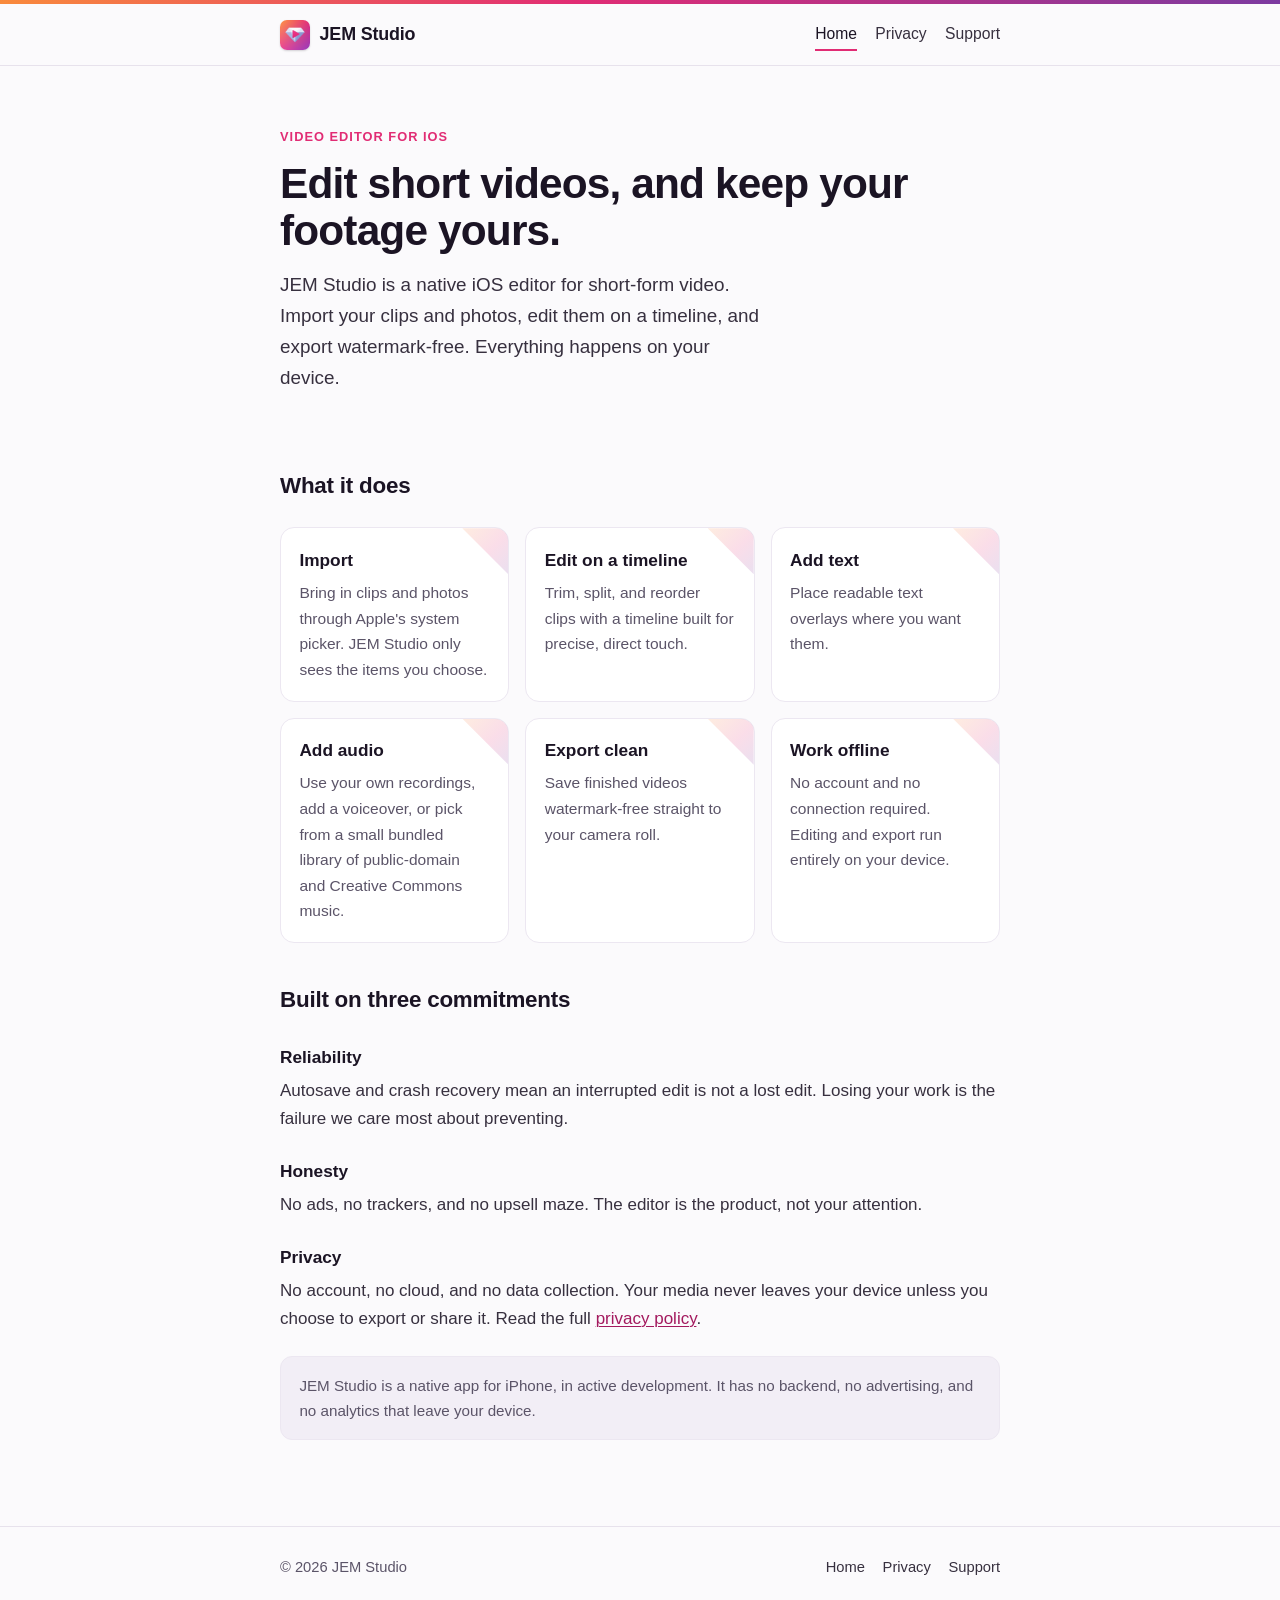
==== index.html @ e01bac66 "Add JEM Studio static site (home, privacy, support, 404) Plain HTML and CSS only: no JavaScript, ana" ====
<!DOCTYPE html>
<html lang="en">
<head>
<meta charset="utf-8">
<meta name="viewport" content="width=device-width, initial-scale=1">
<title>JEM Studio: a private, on-device video editor for iOS</title>
<meta name="description" content="JEM Studio is a native iOS short-form video editor. Import clips and photos, edit on a timeline, and export watermark-free. Everything happens on your device.">
<meta name="color-scheme" content="light dark">
<link rel="stylesheet" href="styles.css">
<link rel="icon" type="image/png" href="icon-180.png">
<link rel="apple-touch-icon" href="icon.png">
</head>
<body>
<a class="skip-link" href="#main">Skip to main content</a>
<div class="topbar" aria-hidden="true"></div>

<header class="site">
  <div class="wrap">
    <a class="brand" href="./">
      <img class="mark" src="icon-180.png" width="30" height="30" alt="" decoding="async">
      <span>JEM Studio</span>
    </a>
    <nav class="site" aria-label="Primary">
      <a href="./" aria-current="page">Home</a>
      <a href="privacy/">Privacy</a>
      <a href="support/">Support</a>
    </nav>
  </div>
</header>

<main id="main">
  <div class="wrap">
    <section class="hero">
      <span class="eyebrow">Video editor for iOS</span>
      <h1>Edit short videos, and keep your footage yours.</h1>
      <p class="lede">JEM Studio is a native iOS editor for short-form video. Import your clips and photos, edit them on a timeline, and export watermark-free. Everything happens on your device.</p>
    </section>

    <section aria-labelledby="what">
      <h2 id="what">What it does</h2>
      <ul class="cards">
        <li>
          <h3>Import</h3>
          <p>Bring in clips and photos through Apple's system picker. JEM Studio only sees the items you choose.</p>
        </li>
        <li>
          <h3>Edit on a timeline</h3>
          <p>Trim, split, and reorder clips with a timeline built for precise, direct touch.</p>
        </li>
        <li>
          <h3>Add text</h3>
          <p>Place readable text overlays where you want them.</p>
        </li>
        <li>
          <h3>Add audio</h3>
          <p>Use your own recordings, add a voiceover, or pick from a small bundled library of public-domain and Creative Commons music.</p>
        </li>
        <li>
          <h3>Export clean</h3>
          <p>Save finished videos watermark-free straight to your camera roll.</p>
        </li>
        <li>
          <h3>Work offline</h3>
          <p>No account and no connection required. Editing and export run entirely on your device.</p>
        </li>
      </ul>
    </section>

    <section aria-labelledby="commitments">
      <h2 id="commitments">Built on three commitments</h2>
      <h3>Reliability</h3>
      <p>Autosave and crash recovery mean an interrupted edit is not a lost edit. Losing your work is the failure we care most about preventing.</p>
      <h3>Honesty</h3>
      <p>No ads, no trackers, and no upsell maze. The editor is the product, not your attention.</p>
      <h3>Privacy</h3>
      <p>No account, no cloud, and no data collection. Your media never leaves your device unless you choose to export or share it. Read the full <a href="privacy/">privacy policy</a>.</p>
    </section>

    <div class="note">
      <p class="meta">JEM Studio is a native app for iPhone, in active development. It has no backend, no advertising, and no analytics that leave your device.</p>
    </div>
  </div>
</main>

<footer class="site">
  <div class="wrap">
    <span>&copy; 2026 JEM Studio</span>
    <nav aria-label="Footer">
      <a href="./">Home</a>
      <a href="privacy/">Privacy</a>
      <a href="support/">Support</a>
    </nav>
  </div>
</footer>
</body>
</html>
---- styles.css ----
/* JEM Studio site styles. Self-contained: no external fonts, CDNs, or trackers. */

:root {
  color-scheme: light dark;

  /* Brand palette, drawn from the app icon (coral, magenta, violet, faceted lavender). */
  --coral: #f98a3c;
  --magenta: #e12c74;
  --play: #d81e6d;
  --violet: #7c3aa0;

  /* Light theme tokens. Text colors chosen to pass WCAG AA on the paper background. */
  --paper: #fbfafc;
  --surface: #ffffff;
  --ink: #1b1424;        /* headings */
  --body: #37303f;       /* body text: ~10:1 on paper */
  --muted: #5b5468;      /* secondary text: ~5.4:1 on paper */
  --line: #e7e2ec;
  --link: #a3195e;       /* magenta-ink link: ~5.9:1 on paper */
  --link-hover: #7c1247;
  --accent: var(--violet);
  --card: #ffffff;
  --card-line: #ece7f1;
  --focus: #6a2a9e;
  --code-bg: #f2eef6;
}

@media (prefers-color-scheme: dark) {
  :root {
    --paper: #141019;
    --surface: #1c1626;
    --ink: #f4f0f8;
    --body: #d9d2e2;       /* ~11:1 on paper */
    --muted: #a89fb6;      /* ~5.2:1 on paper */
    --line: #2c2438;
    --link: #f4a6c9;       /* light magenta: ~7:1 on dark paper */
    --link-hover: #f8c4dc;
    --accent: #c79be6;
    --card: #1c1626;
    --card-line: #2f2740;
    --focus: #d9b3f2;
    --code-bg: #241d31;
  }
}

*,
*::before,
*::after {
  box-sizing: border-box;
}

html {
  -webkit-text-size-adjust: 100%;
}

body {
  margin: 0;
  background: var(--paper);
  color: var(--body);
  font-family: -apple-system, BlinkMacSystemFont, "Segoe UI", Roboto, Helvetica, Arial, sans-serif;
  font-size: 17px;
  line-height: 1.65;
  -webkit-font-smoothing: antialiased;
  text-rendering: optimizeLegibility;
}

/* Skip link for keyboard users. */
.skip-link {
  position: absolute;
  left: -999px;
  top: 0;
  background: var(--surface);
  color: var(--link);
  padding: 0.6rem 1rem;
  border: 2px solid var(--focus);
  border-radius: 8px;
  z-index: 100;
}
.skip-link:focus {
  left: 1rem;
  top: 1rem;
}

.wrap {
  width: 100%;
  max-width: 760px;
  margin: 0 auto;
  padding: 0 1.25rem;
}

/* The gradient hairline echoes the icon without shouting. */
.topbar {
  height: 4px;
  background: linear-gradient(90deg, var(--coral), var(--magenta) 45%, var(--violet));
}

header.site {
  border-bottom: 1px solid var(--line);
  background: var(--paper);
}
header.site .wrap {
  display: flex;
  align-items: center;
  justify-content: space-between;
  gap: 1rem;
  padding-top: 0.9rem;
  padding-bottom: 0.9rem;
  flex-wrap: wrap;
}

.brand {
  display: inline-flex;
  align-items: center;
  gap: 0.6rem;
  text-decoration: none;
  color: var(--ink);
  font-weight: 700;
  letter-spacing: -0.01em;
  font-size: 1.12rem;
}
.brand:focus-visible {
  outline: 3px solid var(--focus);
  outline-offset: 3px;
  border-radius: 6px;
}
.brand .mark {
  width: 30px;
  height: 30px;
  flex: 0 0 auto;
  display: block;
  border-radius: 7px;
  box-shadow: 0 1px 2px rgba(27, 20, 36, 0.18);
}

nav.site {
  display: flex;
  gap: 1.15rem;
  flex-wrap: wrap;
}
nav.site a {
  color: var(--body);
  text-decoration: none;
  font-weight: 500;
  font-size: 0.98rem;
  padding: 0.15rem 0;
  border-bottom: 2px solid transparent;
}
nav.site a:hover {
  color: var(--link);
  border-bottom-color: var(--magenta);
}
nav.site a[aria-current="page"] {
  color: var(--ink);
  border-bottom-color: var(--magenta);
}
nav.site a:focus-visible {
  outline: 3px solid var(--focus);
  outline-offset: 3px;
  border-radius: 4px;
}

main {
  padding: 2.5rem 0 1rem;
}

.hero {
  padding: 1rem 0 2.25rem;
}
.hero .eyebrow {
  display: inline-block;
  font-size: 0.8rem;
  font-weight: 700;
  letter-spacing: 0.08em;
  text-transform: uppercase;
  color: var(--magenta);
  margin: 0 0 0.75rem;
}
h1 {
  color: var(--ink);
  font-size: clamp(1.9rem, 6vw, 2.65rem);
  line-height: 1.12;
  letter-spacing: -0.02em;
  margin: 0 0 0.9rem;
}
.hero p.lede {
  font-size: 1.18rem;
  color: var(--body);
  margin: 0;
  max-width: 46ch;
}

h2 {
  color: var(--ink);
  font-size: 1.4rem;
  letter-spacing: -0.01em;
  margin: 2.4rem 0 0.6rem;
}
h3 {
  color: var(--ink);
  font-size: 1.08rem;
  margin: 1.5rem 0 0.35rem;
}

p {
  margin: 0 0 1rem;
}

a {
  color: var(--link);
  text-decoration-thickness: 1px;
  text-underline-offset: 2px;
}
a:hover {
  color: var(--link-hover);
}
a:focus-visible {
  outline: 3px solid var(--focus);
  outline-offset: 2px;
  border-radius: 3px;
}

strong {
  color: var(--ink);
  font-weight: 650;
}

ul {
  padding-left: 1.2rem;
  margin: 0 0 1rem;
}
li {
  margin: 0.3rem 0;
}

/* Feature cards with a faceted corner accent. */
.cards {
  display: grid;
  grid-template-columns: repeat(auto-fit, minmax(210px, 1fr));
  gap: 1rem;
  margin: 1.4rem 0 0.5rem;
  padding: 0;
  list-style: none;
}
.cards li {
  position: relative;
  overflow: hidden;
  background: var(--card);
  border: 1px solid var(--card-line);
  border-radius: 14px;
  padding: 1.1rem 1.15rem 1.15rem;
  margin: 0;
}
.cards li::before {
  content: "";
  position: absolute;
  top: 0;
  right: 0;
  width: 46px;
  height: 46px;
  background: linear-gradient(135deg, var(--coral), var(--magenta) 55%, var(--violet));
  opacity: 0.16;
  clip-path: polygon(100% 0, 0 0, 100% 100%);
}
.cards li h3 {
  margin-top: 0;
}
.cards li p {
  margin-bottom: 0;
  color: var(--muted);
  font-size: 0.97rem;
}

/* Callout box. */
.note {
  background: var(--code-bg);
  border: 1px solid var(--card-line);
  border-radius: 12px;
  padding: 1rem 1.15rem;
  margin: 1.4rem 0;
}
.note p:last-child {
  margin-bottom: 0;
}

.meta {
  color: var(--muted);
  font-size: 0.95rem;
}

.email {
  font-weight: 650;
  white-space: nowrap;
}

hr {
  border: 0;
  border-top: 1px solid var(--line);
  margin: 2.25rem 0;
}

footer.site {
  border-top: 1px solid var(--line);
  margin-top: 3rem;
  padding: 1.75rem 0 2.5rem;
  color: var(--muted);
  font-size: 0.92rem;
}
footer.site .wrap {
  display: flex;
  justify-content: space-between;
  gap: 1rem;
  flex-wrap: wrap;
  align-items: center;
}
footer.site nav {
  display: flex;
  gap: 1.1rem;
  flex-wrap: wrap;
}
footer.site a {
  color: var(--body);
  text-decoration: none;
}
footer.site a:hover {
  color: var(--link);
  text-decoration: underline;
}

/* 404 */
.center {
  text-align: center;
  padding: 3rem 0;
}
.center .mark-lg {
  width: 76px;
  height: 76px;
  margin: 0 auto 1.25rem;
  display: block;
  border-radius: 17px;
  box-shadow: 0 4px 14px rgba(27, 20, 36, 0.22);
}

@media (max-width: 480px) {
  body { font-size: 16px; }
  main { padding-top: 1.75rem; }
  header.site .wrap { padding-top: 0.75rem; padding-bottom: 0.75rem; }
}

@media (prefers-reduced-motion: no-preference) {
  a, nav.site a { transition: color 0.15s ease, border-color 0.15s ease; }
}
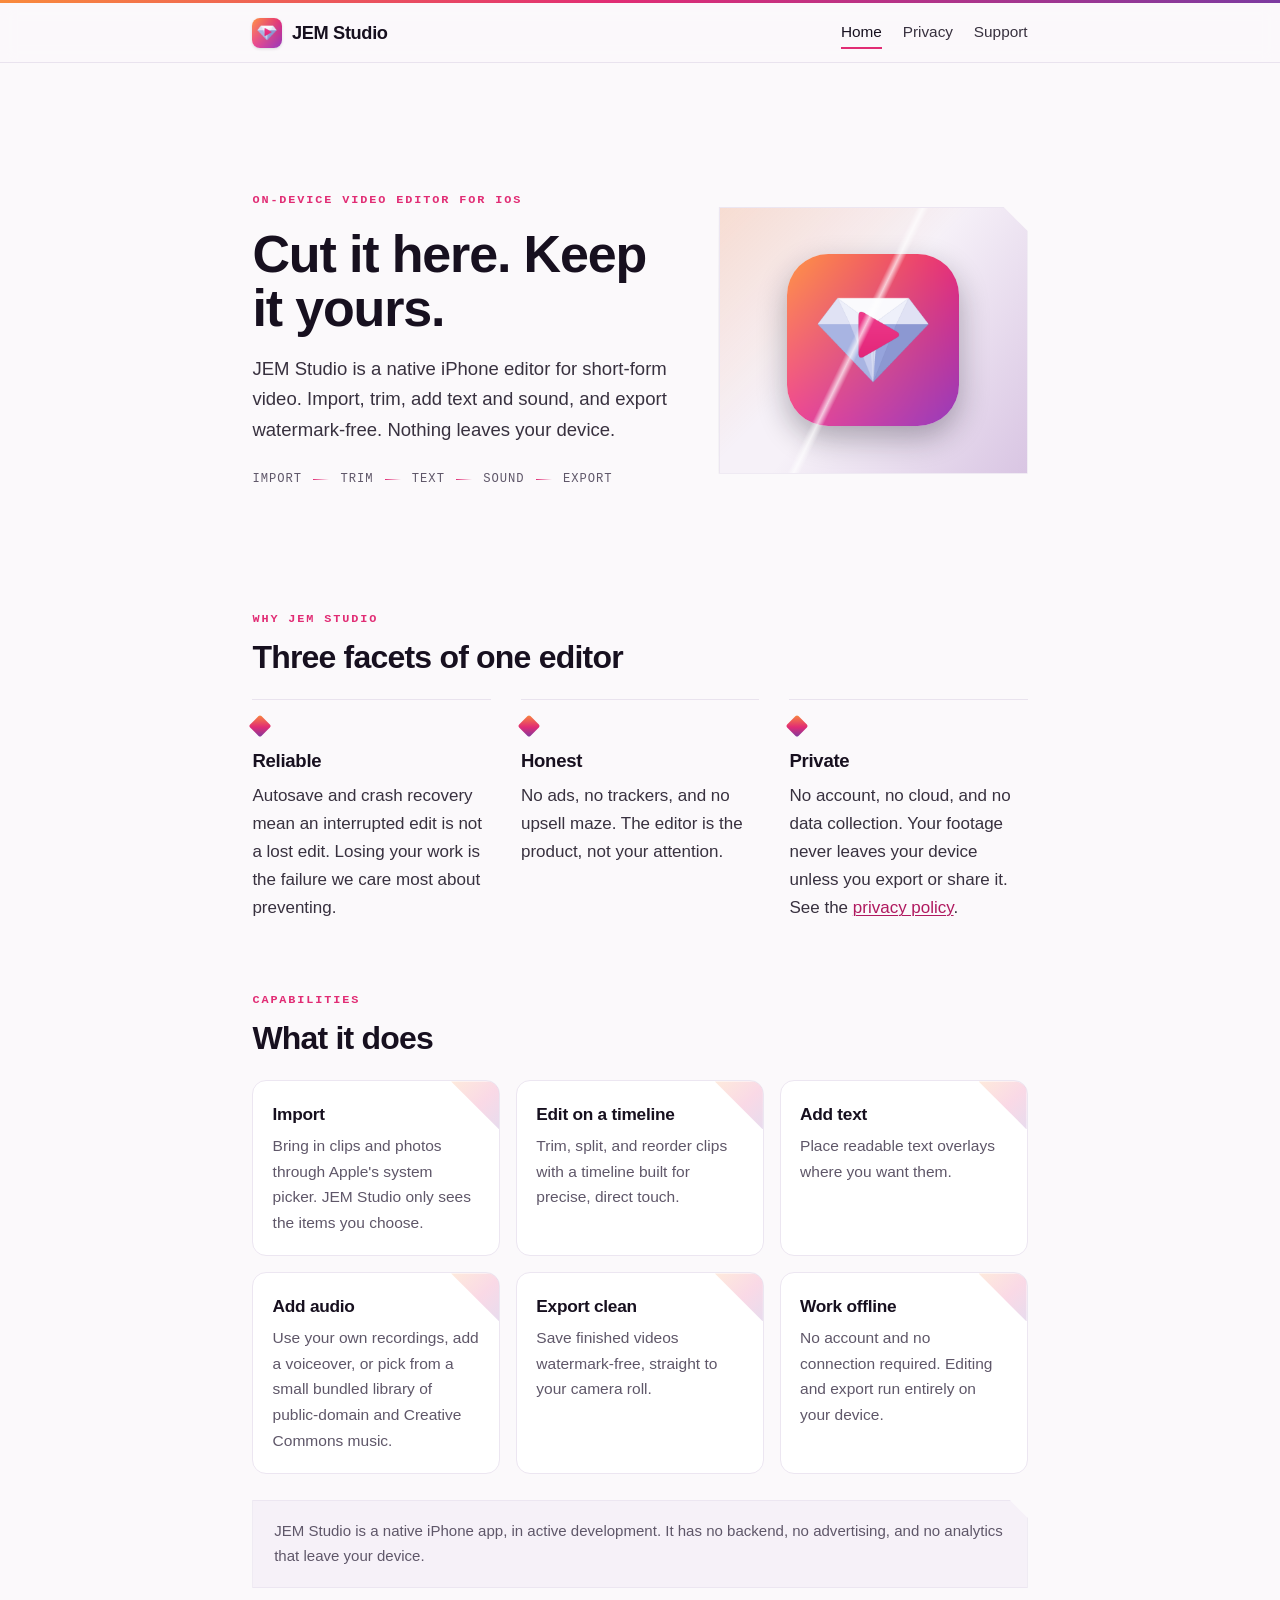
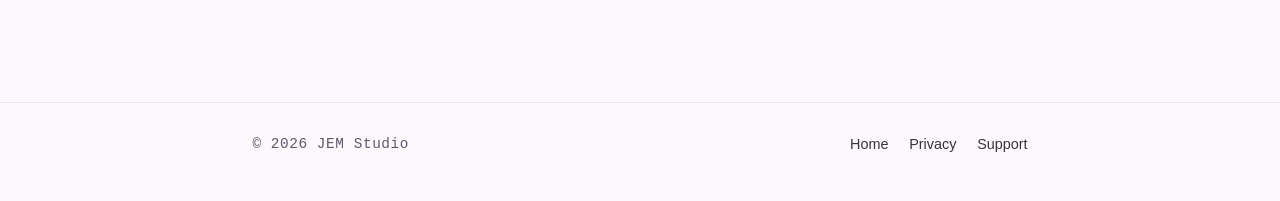
==== commit f10d6052: "Refine site: gem hero, sans-serif type, three facets, keep cards Replaces the initial layout with th" ====
--- a/index.html
+++ b/index.html
@@ -4,7 +4,7 @@
 <meta charset="utf-8">
 <meta name="viewport" content="width=device-width, initial-scale=1">
 <title>JEM Studio: a private, on-device video editor for iOS</title>
-<meta name="description" content="JEM Studio is a native iOS short-form video editor. Import clips and photos, edit on a timeline, and export watermark-free. Everything happens on your device.">
+<meta name="description" content="JEM Studio is a native iPhone editor for short-form video. Import, trim, add text and sound, and export watermark-free. Nothing leaves your device.">
 <meta name="color-scheme" content="light dark">
 <link rel="stylesheet" href="styles.css">
 <link rel="icon" type="image/png" href="icon-180.png">
@@ -31,13 +31,52 @@
 <main id="main">
   <div class="wrap">
     <section class="hero">
-      <span class="eyebrow">Video editor for iOS</span>
-      <h1>Edit short videos, and keep your footage yours.</h1>
-      <p class="lede">JEM Studio is a native iOS editor for short-form video. Import your clips and photos, edit them on a timeline, and export watermark-free. Everything happens on your device.</p>
+      <div class="hero-copy">
+        <span class="kicker">On-device video editor for iOS</span>
+        <h1>Cut it here. Keep it yours.</h1>
+        <p class="lede">JEM Studio is a native iPhone editor for short-form video. Import, trim, add text and sound, and export watermark-free. Nothing leaves your device.</p>
+        <ul class="pipeline" aria-label="Editing flow">
+          <li>Import</li>
+          <li>Trim</li>
+          <li>Text</li>
+          <li>Sound</li>
+          <li>Export</li>
+        </ul>
+      </div>
+      <div class="gem">
+        <img src="icon.png" width="172" height="172" alt="The JEM Studio app icon: a faceted gem with a magenta play symbol." decoding="async">
+      </div>
     </section>
 
-    <section aria-labelledby="what">
-      <h2 id="what">What it does</h2>
+    <section aria-labelledby="facets-h">
+      <div class="section-head">
+        <span class="kicker">Why JEM Studio</span>
+        <h2 id="facets-h">Three facets of one editor</h2>
+      </div>
+      <div class="facets">
+        <div class="facet">
+          <div class="facet-mark" aria-hidden="true"></div>
+          <h3>Reliable</h3>
+          <p>Autosave and crash recovery mean an interrupted edit is not a lost edit. Losing your work is the failure we care most about preventing.</p>
+        </div>
+        <div class="facet">
+          <div class="facet-mark" aria-hidden="true"></div>
+          <h3>Honest</h3>
+          <p>No ads, no trackers, and no upsell maze. The editor is the product, not your attention.</p>
+        </div>
+        <div class="facet">
+          <div class="facet-mark" aria-hidden="true"></div>
+          <h3>Private</h3>
+          <p>No account, no cloud, and no data collection. Your footage never leaves your device unless you export or share it. See the <a href="privacy/">privacy policy</a>.</p>
+        </div>
+      </div>
+    </section>
+
+    <section aria-labelledby="specs-h">
+      <div class="section-head">
+        <span class="kicker">Capabilities</span>
+        <h2 id="specs-h">What it does</h2>
+      </div>
       <ul class="cards">
         <li>
           <h3>Import</h3>
@@ -57,34 +96,24 @@
         </li>
         <li>
           <h3>Export clean</h3>
-          <p>Save finished videos watermark-free straight to your camera roll.</p>
+          <p>Save finished videos watermark-free, straight to your camera roll.</p>
         </li>
         <li>
           <h3>Work offline</h3>
           <p>No account and no connection required. Editing and export run entirely on your device.</p>
         </li>
       </ul>
+
+      <div class="note">
+        <p class="meta">JEM Studio is a native iPhone app, in active development. It has no backend, no advertising, and no analytics that leave your device.</p>
+      </div>
     </section>
-
-    <section aria-labelledby="commitments">
-      <h2 id="commitments">Built on three commitments</h2>
-      <h3>Reliability</h3>
-      <p>Autosave and crash recovery mean an interrupted edit is not a lost edit. Losing your work is the failure we care most about preventing.</p>
-      <h3>Honesty</h3>
-      <p>No ads, no trackers, and no upsell maze. The editor is the product, not your attention.</p>
-      <h3>Privacy</h3>
-      <p>No account, no cloud, and no data collection. Your media never leaves your device unless you choose to export or share it. Read the full <a href="privacy/">privacy policy</a>.</p>
-    </section>
-
-    <div class="note">
-      <p class="meta">JEM Studio is a native app for iPhone, in active development. It has no backend, no advertising, and no analytics that leave your device.</p>
-    </div>
   </div>
 </main>
 
 <footer class="site">
   <div class="wrap">
-    <span>&copy; 2026 JEM Studio</span>
+    <span class="fbrand">&copy; 2026 JEM Studio</span>
     <nav aria-label="Footer">
       <a href="./">Home</a>
       <a href="privacy/">Privacy</a>
--- a/styles.css
+++ b/styles.css
@@ -1,70 +1,70 @@
-/* JEM Studio site styles. Self-contained: no external fonts, CDNs, or trackers. */
+/* JEM Studio site styles. Self-contained: no external fonts, CDNs, or trackers.
+   Type identity uses only platform system fonts:
+   New York serif (display) + San Francisco (body) + monospace (timecode-style labels). */
 
 :root {
   color-scheme: light dark;
 
-  /* Brand palette, drawn from the app icon (coral, magenta, violet, faceted lavender). */
+  --font-serif: ui-serif, "New York", Georgia, "Iowan Old Style", "Times New Roman", serif;
+  --font-sans: -apple-system, BlinkMacSystemFont, "Segoe UI", Roboto, Helvetica, Arial, sans-serif;
+  --font-mono: ui-monospace, "SF Mono", "Menlo", "Cascadia Code", Consolas, monospace;
+
+  /* Brand gradient, drawn from the app icon. Kept contained to the gem. */
   --coral: #f98a3c;
   --magenta: #e12c74;
-  --play: #d81e6d;
   --violet: #7c3aa0;
-
-  /* Light theme tokens. Text colors chosen to pass WCAG AA on the paper background. */
-  --paper: #fbfafc;
+  --lavender: #c7cce8;
+
+  /* Light theme. Text colors pass WCAG AA on --paper. */
+  --paper: #fbf9fb;
   --surface: #ffffff;
-  --ink: #1b1424;        /* headings */
-  --body: #37303f;       /* body text: ~10:1 on paper */
-  --muted: #5b5468;      /* secondary text: ~5.4:1 on paper */
-  --line: #e7e2ec;
-  --link: #a3195e;       /* magenta-ink link: ~5.9:1 on paper */
-  --link-hover: #7c1247;
-  --accent: var(--violet);
-  --card: #ffffff;
-  --card-line: #ece7f1;
+  --ink: #17101f;        /* display headings */
+  --body: #38313f;       /* body text ~10:1 */
+  --muted: #5f5769;      /* secondary ~5.4:1 */
+  --line: #e9e3ee;
+  --card-line: #ece6f1;
+  --link: #b0195f;       /* magenta-ink link ~5.6:1 */
+  --link-hover: #85114a;
   --focus: #6a2a9e;
-  --code-bg: #f2eef6;
+  --panel-tint: #f6f1f8;
+  --shadow: rgba(23, 16, 31, 0.14);
 }
 
 @media (prefers-color-scheme: dark) {
   :root {
-    --paper: #141019;
-    --surface: #1c1626;
-    --ink: #f4f0f8;
-    --body: #d9d2e2;       /* ~11:1 on paper */
-    --muted: #a89fb6;      /* ~5.2:1 on paper */
-    --line: #2c2438;
-    --link: #f4a6c9;       /* light magenta: ~7:1 on dark paper */
-    --link-hover: #f8c4dc;
-    --accent: #c79be6;
-    --card: #1c1626;
-    --card-line: #2f2740;
+    --paper: #121019;
+    --surface: #1b1526;
+    --ink: #f5f1f8;
+    --body: #dad3e2;       /* ~11:1 */
+    --muted: #a79eb5;      /* ~5.3:1 */
+    --line: #2b2338;
+    --card-line: #302840;
+    --link: #f6a8cb;       /* ~7:1 on dark paper */
+    --link-hover: #fac8dd;
     --focus: #d9b3f2;
-    --code-bg: #241d31;
+    --lavender: #b9c0e4;
+    --panel-tint: #201829;
+    --shadow: rgba(0, 0, 0, 0.5);
   }
 }
 
 *,
 *::before,
-*::after {
-  box-sizing: border-box;
-}
-
-html {
-  -webkit-text-size-adjust: 100%;
-}
+*::after { box-sizing: border-box; }
+
+html { -webkit-text-size-adjust: 100%; }
 
 body {
   margin: 0;
   background: var(--paper);
   color: var(--body);
-  font-family: -apple-system, BlinkMacSystemFont, "Segoe UI", Roboto, Helvetica, Arial, sans-serif;
+  font-family: var(--font-sans);
   font-size: 17px;
   line-height: 1.65;
   -webkit-font-smoothing: antialiased;
   text-rendering: optimizeLegibility;
 }
 
-/* Skip link for keyboard users. */
 .skip-link {
   position: absolute;
   left: -999px;
@@ -76,47 +76,59 @@
   border-radius: 8px;
   z-index: 100;
 }
-.skip-link:focus {
-  left: 1rem;
-  top: 1rem;
-}
+.skip-link:focus { left: 1rem; top: 1rem; }
 
 .wrap {
   width: 100%;
-  max-width: 760px;
+  max-width: 820px;
   margin: 0 auto;
-  padding: 0 1.25rem;
-}
-
-/* The gradient hairline echoes the icon without shouting. */
+  padding: 0 1.4rem;
+}
+
+/* Shared label style: monospace, tracked out, like an editor's timecode readout. */
+.kicker {
+  font-family: var(--font-mono);
+  font-size: 0.74rem;
+  font-weight: 600;
+  letter-spacing: 0.16em;
+  text-transform: uppercase;
+  color: var(--magenta);
+}
+
+/* --- Top gradient hairline: the only place the full gradient runs edge to edge. --- */
 .topbar {
-  height: 4px;
-  background: linear-gradient(90deg, var(--coral), var(--magenta) 45%, var(--violet));
-}
-
+  height: 3px;
+  background: linear-gradient(90deg, var(--coral), var(--magenta) 48%, var(--violet));
+}
+
+/* --- Header --- */
 header.site {
   border-bottom: 1px solid var(--line);
-  background: var(--paper);
+  background: color-mix(in srgb, var(--paper) 86%, transparent);
+  position: sticky;
+  top: 0;
+  z-index: 20;
+  backdrop-filter: saturate(1.4) blur(8px);
 }
 header.site .wrap {
   display: flex;
   align-items: center;
   justify-content: space-between;
   gap: 1rem;
-  padding-top: 0.9rem;
-  padding-bottom: 0.9rem;
+  padding-top: 0.85rem;
+  padding-bottom: 0.85rem;
   flex-wrap: wrap;
 }
-
 .brand {
   display: inline-flex;
   align-items: center;
   gap: 0.6rem;
   text-decoration: none;
   color: var(--ink);
+  font-family: var(--font-sans);
   font-weight: 700;
-  letter-spacing: -0.01em;
-  font-size: 1.12rem;
+  font-size: 1.14rem;
+  letter-spacing: -0.02em;
 }
 .brand:focus-visible {
   outline: 3px solid var(--focus);
@@ -128,126 +140,177 @@
   height: 30px;
   flex: 0 0 auto;
   display: block;
-  border-radius: 7px;
-  box-shadow: 0 1px 2px rgba(27, 20, 36, 0.18);
-}
-
-nav.site {
-  display: flex;
-  gap: 1.15rem;
-  flex-wrap: wrap;
-}
+  border-radius: 8px;
+  box-shadow: 0 1px 3px var(--shadow);
+}
+nav.site { display: flex; gap: 1.3rem; flex-wrap: wrap; }
 nav.site a {
   color: var(--body);
   text-decoration: none;
   font-weight: 500;
-  font-size: 0.98rem;
+  font-size: 0.96rem;
   padding: 0.15rem 0;
   border-bottom: 2px solid transparent;
 }
-nav.site a:hover {
-  color: var(--link);
-  border-bottom-color: var(--magenta);
-}
-nav.site a[aria-current="page"] {
-  color: var(--ink);
-  border-bottom-color: var(--magenta);
-}
+nav.site a:hover { color: var(--link); border-bottom-color: var(--magenta); }
+nav.site a[aria-current="page"] { color: var(--ink); border-bottom-color: var(--magenta); }
 nav.site a:focus-visible {
   outline: 3px solid var(--focus);
   outline-offset: 3px;
   border-radius: 4px;
 }
 
-main {
-  padding: 2.5rem 0 1rem;
-}
-
+main { padding: clamp(2rem, 6vw, 3.75rem) 0 1rem; }
+
+/* --- Hero --- */
 .hero {
-  padding: 1rem 0 2.25rem;
-}
-.hero .eyebrow {
-  display: inline-block;
-  font-size: 0.8rem;
+  display: grid;
+  grid-template-columns: 1.15fr 0.85fr;
+  gap: clamp(1.5rem, 5vw, 3rem);
+  align-items: center;
+  padding-bottom: clamp(2rem, 6vw, 3.25rem);
+}
+.hero .kicker { display: block; margin-bottom: 1rem; }
+h1 {
+  font-family: var(--font-sans);
+  color: var(--ink);
   font-weight: 700;
+  font-size: clamp(2.25rem, 5.8vw, 3.25rem);
+  line-height: 1.05;
+  letter-spacing: -0.022em;
+  margin: 0 0 1.1rem;
+}
+.hero p.lede {
+  font-size: 1.16rem;
+  color: var(--body);
+  margin: 0 0 1.5rem;
+  max-width: 42ch;
+}
+
+/* The editing pipeline, as a genuine sequence: import, then edit, then export. */
+.pipeline {
+  display: flex;
+  flex-wrap: wrap;
+  gap: 0.45rem 0.7rem;
+  align-items: center;
+  font-family: var(--font-mono);
+  font-size: 0.76rem;
   letter-spacing: 0.08em;
   text-transform: uppercase;
-  color: var(--magenta);
-  margin: 0 0 0.75rem;
-}
-h1 {
+  color: var(--muted);
+  margin: 0;
+  padding: 0;
+  list-style: none;
+}
+.pipeline li { display: inline-flex; align-items: center; gap: 0.7rem; margin: 0; }
+.pipeline li:not(:last-child)::after {
+  content: "";
+  width: 16px;
+  height: 1px;
+  background: linear-gradient(90deg, var(--magenta), transparent);
+}
+.pipeline .on { color: var(--ink); }
+
+/* The gem: the real app icon on a faceted light panel with a cut corner. */
+.gem {
+  position: relative;
+  display: grid;
+  place-items: center;
+  padding: clamp(1.6rem, 5vw, 2.9rem);
+  background: var(--panel-tint);
+  border: 1px solid var(--card-line);
+  /* one facet sliced off the top-right corner: the cut */
+  clip-path: polygon(0 0, calc(100% - 24px) 0, 100% 24px, 100% 100%, 0 100%);
+  filter: drop-shadow(0 20px 44px var(--shadow));
+  overflow: hidden;
+}
+.gem::before {
+  content: "";
+  position: absolute;
+  inset: 0;
+  background:
+    linear-gradient(135deg, color-mix(in srgb, var(--coral) 20%, transparent), transparent 44%),
+    linear-gradient(305deg, color-mix(in srgb, var(--violet) 24%, transparent), transparent 52%);
+}
+.gem::after {
+  content: "";
+  position: absolute;
+  inset: 0;
+  background: linear-gradient(116deg, transparent 45%, color-mix(in srgb, var(--surface) 70%, transparent) 46.5%, transparent 48%);
+}
+.gem img {
+  position: relative;
+  width: clamp(112px, 30vw, 172px);
+  height: auto;
+  border-radius: 24%;
+  box-shadow: 0 12px 30px rgba(23, 16, 31, 0.32);
+}
+
+/* --- Sections --- */
+section { margin-top: clamp(2.75rem, 7vw, 4.25rem); }
+.section-head { margin-bottom: 1.5rem; }
+.section-head .kicker { display: block; margin-bottom: 0.6rem; }
+h2 {
+  font-family: var(--font-sans);
   color: var(--ink);
-  font-size: clamp(1.9rem, 6vw, 2.65rem);
-  line-height: 1.12;
-  letter-spacing: -0.02em;
-  margin: 0 0 0.9rem;
-}
-.hero p.lede {
-  font-size: 1.18rem;
-  color: var(--body);
+  font-weight: 700;
+  font-size: clamp(1.55rem, 3.5vw, 2rem);
+  line-height: 1.15;
+  letter-spacing: -0.025em;
   margin: 0;
-  max-width: 46ch;
-}
-
-h2 {
+}
+h3 {
+  font-family: var(--font-sans);
   color: var(--ink);
-  font-size: 1.4rem;
-  letter-spacing: -0.01em;
-  margin: 2.4rem 0 0.6rem;
-}
-h3 {
-  color: var(--ink);
-  font-size: 1.08rem;
-  margin: 1.5rem 0 0.35rem;
-}
-
-p {
-  margin: 0 0 1rem;
-}
-
+  font-weight: 650;
+  font-size: 1.16rem;
+  letter-spacing: -0.015em;
+  margin: 0 0 0.35rem;
+}
+p { margin: 0 0 1rem; }
 a {
   color: var(--link);
   text-decoration-thickness: 1px;
   text-underline-offset: 2px;
 }
-a:hover {
-  color: var(--link-hover);
-}
+a:hover { color: var(--link-hover); }
 a:focus-visible {
   outline: 3px solid var(--focus);
   outline-offset: 2px;
   border-radius: 3px;
 }
-
-strong {
-  color: var(--ink);
-  font-weight: 650;
-}
-
-ul {
-  padding-left: 1.2rem;
-  margin: 0 0 1rem;
-}
-li {
-  margin: 0.3rem 0;
-}
-
-/* Feature cards with a faceted corner accent. */
+strong { color: var(--ink); font-weight: 640; }
+
+/* Three facets: the commitments, presented as cut planes of one stone. */
+.facets { display: grid; gap: 1.6rem; }
+@media (min-width: 620px) { .facets { grid-template-columns: repeat(3, 1fr); gap: 1.9rem; } }
+.facet { position: relative; padding-top: 1.1rem; border-top: 1px solid var(--line); }
+.facet-mark {
+  width: 16px;
+  height: 16px;
+  margin-bottom: 0.75rem;
+  background: linear-gradient(135deg, var(--coral), var(--magenta) 55%, var(--violet));
+  transform: rotate(45deg);
+  border-radius: 2px;
+}
+.facet p { color: var(--body); margin-bottom: 0; }
+
+/* Capability cards. The gradient corner reads as a cut facet. */
 .cards {
   display: grid;
-  grid-template-columns: repeat(auto-fit, minmax(210px, 1fr));
+  grid-template-columns: repeat(auto-fit, minmax(220px, 1fr));
   gap: 1rem;
-  margin: 1.4rem 0 0.5rem;
+  margin: 0;
   padding: 0;
   list-style: none;
 }
 .cards li {
   position: relative;
   overflow: hidden;
-  background: var(--card);
+  background: var(--surface);
   border: 1px solid var(--card-line);
   border-radius: 14px;
-  padding: 1.1rem 1.15rem 1.15rem;
+  padding: 1.15rem 1.2rem 1.25rem;
   margin: 0;
 }
 .cards li::before {
@@ -255,95 +318,92 @@
   position: absolute;
   top: 0;
   right: 0;
-  width: 46px;
-  height: 46px;
+  width: 48px;
+  height: 48px;
   background: linear-gradient(135deg, var(--coral), var(--magenta) 55%, var(--violet));
-  opacity: 0.16;
+  opacity: 0.18;
   clip-path: polygon(100% 0, 0 0, 100% 100%);
 }
-.cards li h3 {
-  margin-top: 0;
-}
-.cards li p {
-  margin-bottom: 0;
-  color: var(--muted);
-  font-size: 0.97rem;
-}
-
-/* Callout box. */
+.cards .term {
+  display: block;
+  font-family: var(--font-mono);
+  font-size: 0.72rem;
+  letter-spacing: 0.12em;
+  text-transform: uppercase;
+  color: var(--magenta);
+  margin-bottom: 0.5rem;
+}
+.cards h3 { margin: 0 0 0.3rem; font-size: 1.08rem; }
+.cards p { margin: 0; color: var(--muted); font-size: 0.97rem; }
+
+/* Callout with a cut corner. */
 .note {
-  background: var(--code-bg);
+  position: relative;
+  background: var(--panel-tint);
   border: 1px solid var(--card-line);
-  border-radius: 12px;
-  padding: 1rem 1.15rem;
-  margin: 1.4rem 0;
-}
-.note p:last-child {
-  margin-bottom: 0;
-}
-
-.meta {
-  color: var(--muted);
-  font-size: 0.95rem;
-}
-
-.email {
-  font-weight: 650;
-  white-space: nowrap;
-}
-
-hr {
-  border: 0;
-  border-top: 1px solid var(--line);
-  margin: 2.25rem 0;
-}
-
+  clip-path: polygon(0 0, calc(100% - 18px) 0, 100% 18px, 100% 100%, 0 100%);
+  padding: 1.15rem 1.3rem;
+  margin: 1.6rem 0;
+}
+.note p:last-child { margin-bottom: 0; }
+
+.meta { color: var(--muted); font-size: 0.94rem; }
+.email { font-weight: 640; white-space: nowrap; }
+
+hr { border: 0; border-top: 1px solid var(--line); margin: 2.5rem 0; }
+
+/* Long-form text pages */
+.prose h2 { margin-top: 2.4rem; }
+.prose h2:first-of-type { margin-top: 1.6rem; }
+.prose ul { padding-left: 1.15rem; margin: 0 0 1rem; }
+.prose li { margin: 0.35rem 0; }
+.lead {
+  font-size: 1.16rem;
+  color: var(--body);
+  margin: 0 0 1.5rem;
+  max-width: 52ch;
+}
+
+/* --- Footer --- */
 footer.site {
   border-top: 1px solid var(--line);
-  margin-top: 3rem;
-  padding: 1.75rem 0 2.5rem;
+  margin-top: clamp(3rem, 8vw, 4.5rem);
+  padding: 1.9rem 0 2.75rem;
   color: var(--muted);
-  font-size: 0.92rem;
+  font-size: 0.9rem;
 }
 footer.site .wrap {
   display: flex;
   justify-content: space-between;
-  gap: 1rem;
+  gap: 1rem 1.5rem;
   flex-wrap: wrap;
   align-items: center;
 }
-footer.site nav {
-  display: flex;
-  gap: 1.1rem;
-  flex-wrap: wrap;
-}
-footer.site a {
-  color: var(--body);
-  text-decoration: none;
-}
-footer.site a:hover {
-  color: var(--link);
-  text-decoration: underline;
-}
+footer.site .fbrand { font-family: var(--font-mono); letter-spacing: 0.04em; }
+footer.site nav { display: flex; gap: 1.3rem; flex-wrap: wrap; }
+footer.site a { color: var(--body); text-decoration: none; }
+footer.site a:hover { color: var(--link); text-decoration: underline; }
 
 /* 404 */
-.center {
-  text-align: center;
-  padding: 3rem 0;
-}
+.center { text-align: center; padding: clamp(2.5rem, 8vw, 4.5rem) 0; }
 .center .mark-lg {
-  width: 76px;
-  height: 76px;
-  margin: 0 auto 1.25rem;
+  width: 84px;
+  height: 84px;
+  margin: 0 auto 1.5rem;
   display: block;
-  border-radius: 17px;
-  box-shadow: 0 4px 14px rgba(27, 20, 36, 0.22);
-}
-
+  border-radius: 22%;
+  box-shadow: 0 10px 30px var(--shadow);
+}
+
+/* --- Responsive --- */
+@media (max-width: 680px) {
+  .hero { grid-template-columns: 1fr; }
+  .gem { order: -1; justify-self: start; padding: clamp(1.4rem, 8vw, 2rem); }
+  .gem img { width: clamp(104px, 32vw, 148px); }
+}
 @media (max-width: 480px) {
   body { font-size: 16px; }
-  main { padding-top: 1.75rem; }
-  header.site .wrap { padding-top: 0.75rem; padding-bottom: 0.75rem; }
+  header.site .wrap { padding-top: 0.7rem; padding-bottom: 0.7rem; }
 }
 
 @media (prefers-reduced-motion: no-preference) {
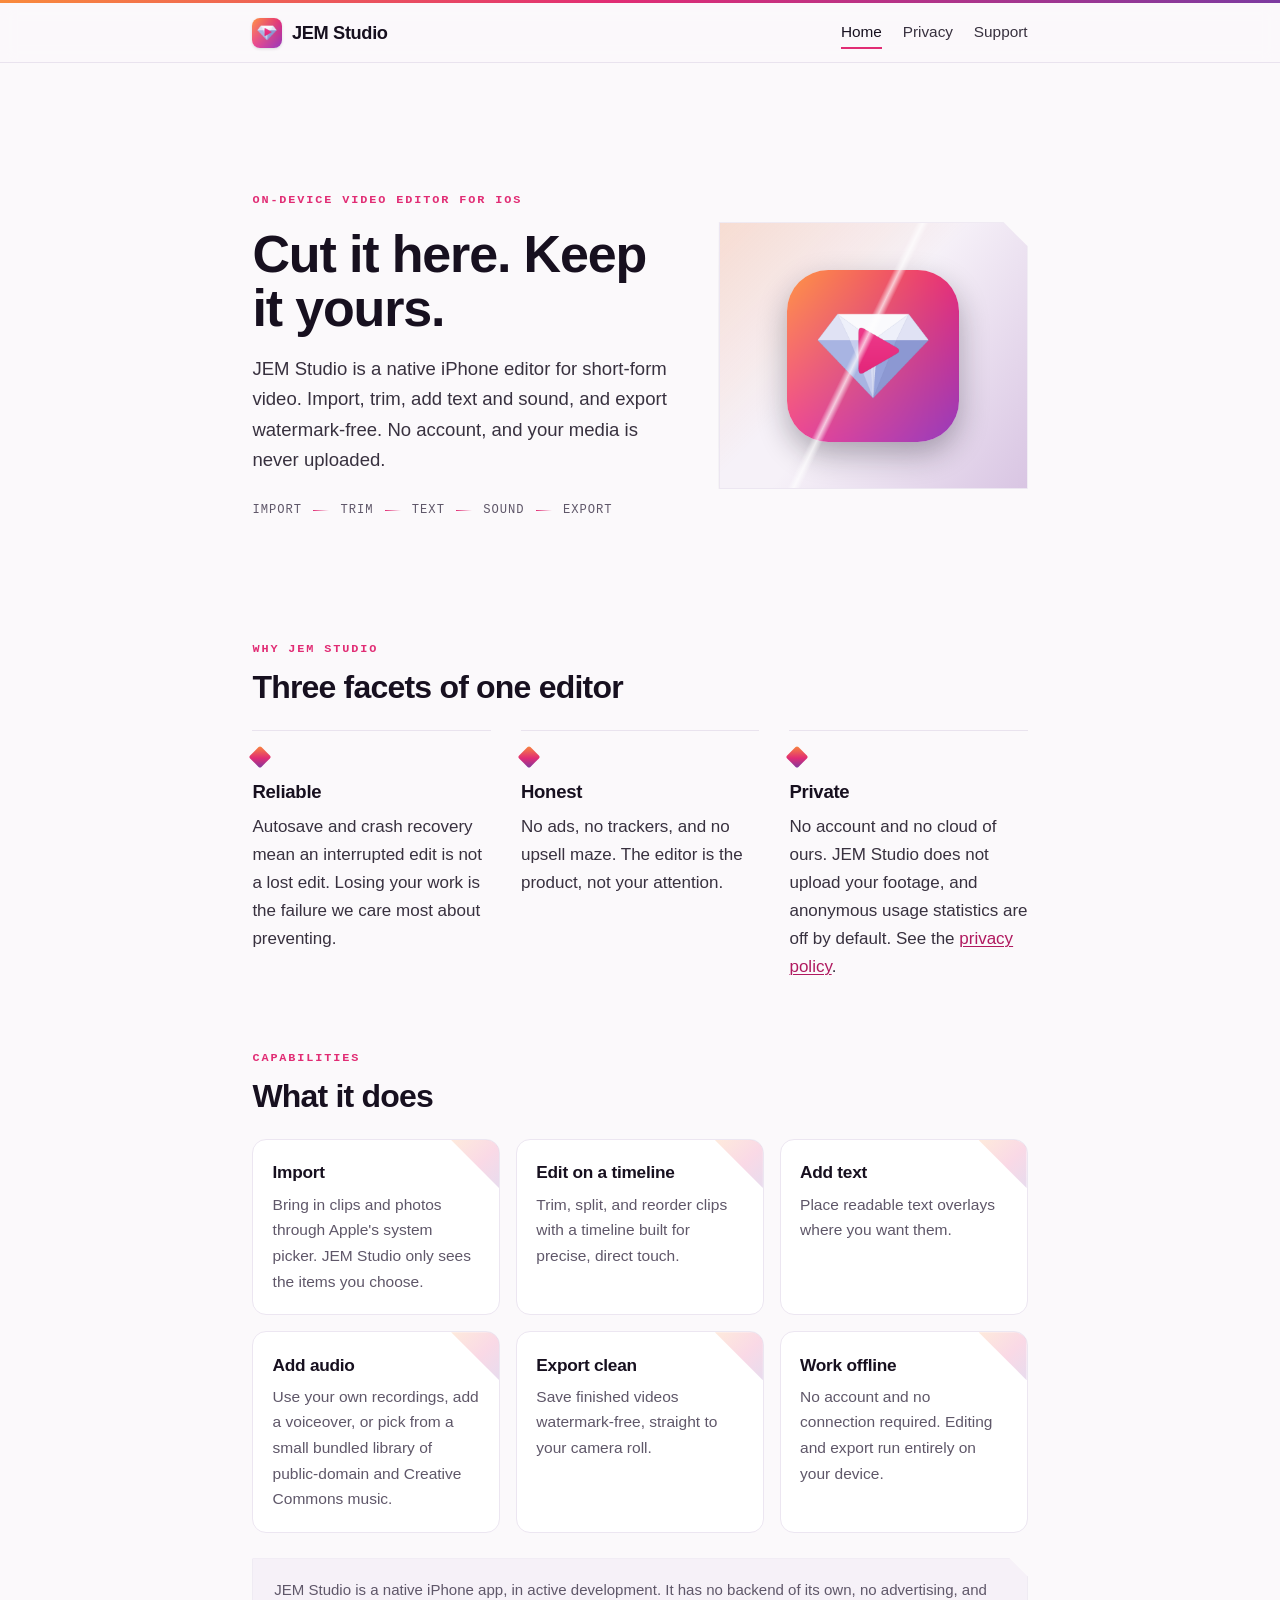
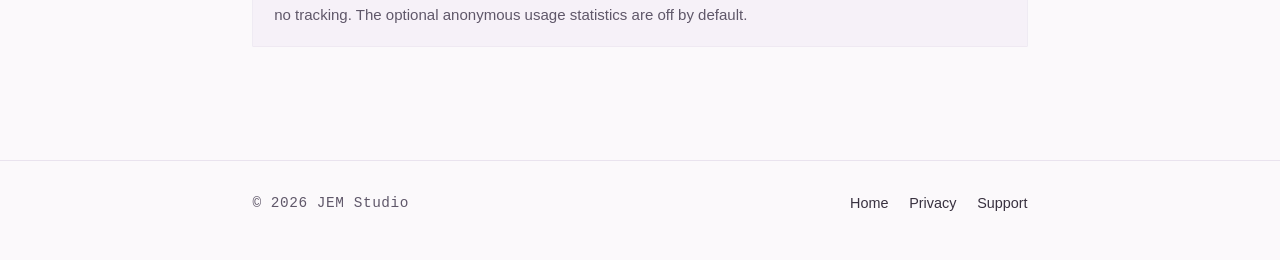
==== commit 182cd463: "Describe the analytics the app actually sends The published policy promised more than the app delive" ====
--- a/index.html
+++ b/index.html
@@ -4,7 +4,7 @@
 <meta charset="utf-8">
 <meta name="viewport" content="width=device-width, initial-scale=1">
 <title>JEM Studio: a private, on-device video editor for iOS</title>
-<meta name="description" content="JEM Studio is a native iPhone editor for short-form video. Import, trim, add text and sound, and export watermark-free. Nothing leaves your device.">
+<meta name="description" content="JEM Studio is a native iPhone editor for short-form video. Import, trim, add text and sound, and export watermark-free. No account, and your media is not uploaded.">
 <meta name="color-scheme" content="light dark">
 <link rel="stylesheet" href="styles.css">
 <link rel="icon" type="image/png" href="icon-180.png">
@@ -34,7 +34,7 @@
       <div class="hero-copy">
         <span class="kicker">On-device video editor for iOS</span>
         <h1>Cut it here. Keep it yours.</h1>
-        <p class="lede">JEM Studio is a native iPhone editor for short-form video. Import, trim, add text and sound, and export watermark-free. Nothing leaves your device.</p>
+        <p class="lede">JEM Studio is a native iPhone editor for short-form video. Import, trim, add text and sound, and export watermark-free. No account, and your media is never uploaded.</p>
         <ul class="pipeline" aria-label="Editing flow">
           <li>Import</li>
           <li>Trim</li>
@@ -67,7 +67,7 @@
         <div class="facet">
           <div class="facet-mark" aria-hidden="true"></div>
           <h3>Private</h3>
-          <p>No account, no cloud, and no data collection. Your footage never leaves your device unless you export or share it. See the <a href="privacy/">privacy policy</a>.</p>
+          <p>No account and no cloud of ours. JEM Studio does not upload your footage, and anonymous usage statistics are off by default. See the <a href="privacy/">privacy policy</a>.</p>
         </div>
       </div>
     </section>
@@ -105,7 +105,7 @@
       </ul>
 
       <div class="note">
-        <p class="meta">JEM Studio is a native iPhone app, in active development. It has no backend, no advertising, and no analytics that leave your device.</p>
+        <p class="meta">JEM Studio is a native iPhone app, in active development. It has no backend of its own, no advertising, and no tracking. The optional anonymous usage statistics are off by default.</p>
       </div>
     </section>
   </div>
